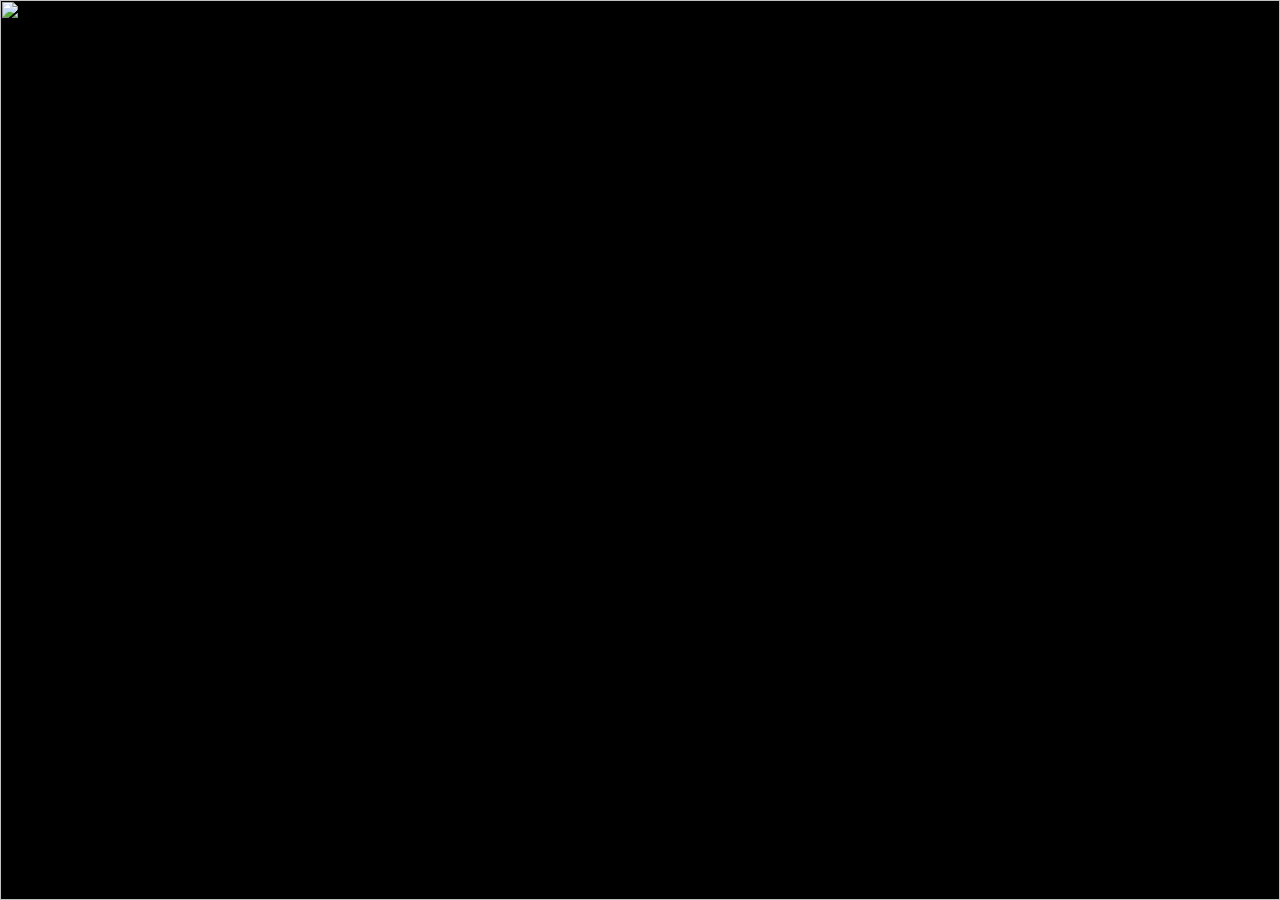
==== index.html @ e13e1249 "0" ====
<!DOCTYPE html>
<html lang="es">

<head>

<meta charset="UTF-8">

<meta name="viewport"
      content="width=device-width,
               initial-scale=1,
               maximum-scale=1,
               user-scalable=no">

<title>Apple Books Demo</title>

<link rel="stylesheet" href="style.css">

</head>

<body>

<div id="viewer">

    <div id="page-back">

        <img
            id="next-image"
            src="img/2.jpg"
            draggable="false">

    </div>

    <div id="page-front">

        <img
            id="current-image"
            src="img/1.jpg"
            draggable="false">

        <div id="page-shadow"></div>

        <div id="page-highlight"></div>

    </div>

</div>

<script src="app.js"></script>

</body>

</html>
---- style.css ----
*{
    margin:0;
    padding:0;
    box-sizing:border-box;
}

html,
body{

    width:100%;
    height:100%;

    overflow:hidden;

    background:#000;

    touch-action:none;

    user-select:none;

    -webkit-user-select:none;

}

#viewer{

    position:relative;

    width:100vw;
    height:100vh;

    overflow:hidden;

    perspective:2500px;

    background:#000;

}

#page-back,
#page-front{

    position:absolute;

    inset:0;

    overflow:hidden;

}

#page-back{

    z-index:1;

}

#page-front{

    z-index:2;

    transform-origin:left center;

    transform-style:preserve-3d;

    will-change:transform;

}

#page-back img,
#page-front img{

    position:absolute;

    inset:0;

    width:100%;

    height:100%;

    object-fit:cover;

    object-position:center center;

    pointer-events:none;

    user-select:none;

    -webkit-user-drag:none;

}

#page-shadow{

    position:absolute;

    inset:0;

    pointer-events:none;

    opacity:0;

    background:
        linear-gradient(
            to right,
            rgba(0,0,0,.45),
            rgba(0,0,0,.20) 20%,
            transparent 50%
        );

}

#page-highlight{

    position:absolute;

    inset:0;

    pointer-events:none;

    opacity:0;

    background:
        linear-gradient(
            to left,
            rgba(255,255,255,.18),
            transparent 25%
        );

}
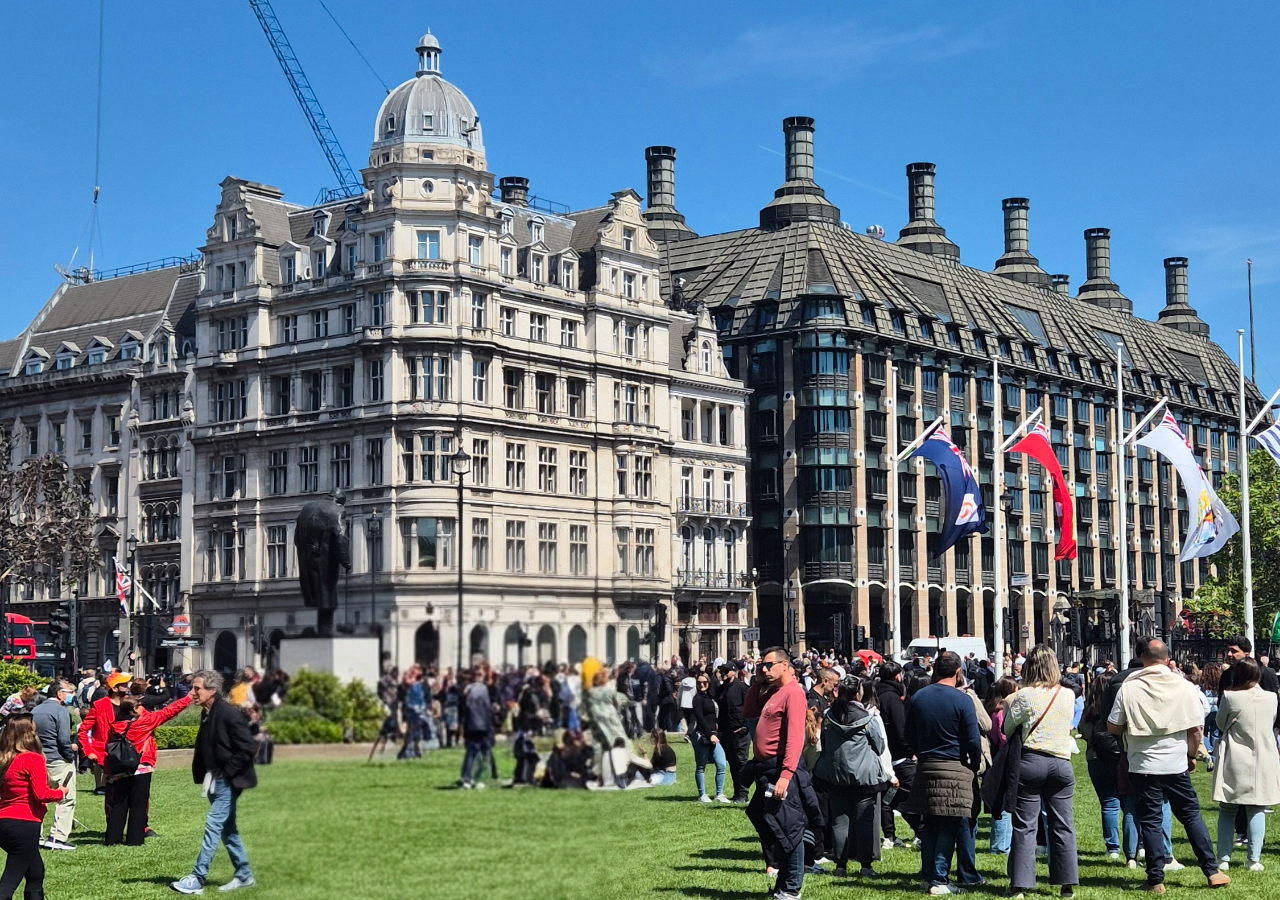
==== commit 7de407f1: "2" ====
--- a/index.html
+++ b/index.html
@@ -1,45 +1,48 @@
 <!DOCTYPE html>
+
 <html lang="es">
 
 <head>
 
 <meta charset="UTF-8">
 
-<meta name="viewport"
-      content="width=device-width,
-               initial-scale=1,
-               maximum-scale=1,
-               user-scalable=no">
+<meta
+    name="viewport"
+    content="width=device-width,
+             initial-scale=1,
+             maximum-scale=1,
+             user-scalable=no">
 
-<title>Apple Books Demo</title>
+<title>Apple Books Engine</title>
 
-<link rel="stylesheet" href="style.css">
+<link
+    rel="stylesheet"
+    href="style.css">
 
 </head>
 
 <body>
 
-<div id="viewer">
+<div id="viewport">
 
-    <div id="page-back">
+    <div id="book">
 
-        <img
-            id="next-image"
-            src="img/2.jpg"
-            draggable="false">
+        <div id="pageBack">
 
-    </div>
+            <img
+                id="backImage"
+                src="img/2.jpg"
+                draggable="false">
 
-    <div id="page-front">
+        </div>
 
-        <img
-            id="current-image"
-            src="img/1.jpg"
-            draggable="false">
+        <div id="pageFront">
 
-        <div id="page-shadow"></div>
+            <div id="mesh">
 
-        <div id="page-highlight"></div>
+            </div>
+
+        </div>
 
     </div>
 
--- a/style.css
+++ b/style.css
@@ -2,6 +2,7 @@
     margin:0;
     padding:0;
     box-sizing:border-box;
+    -webkit-tap-highlight-color:transparent;
 }
 
 html,
@@ -18,112 +19,182 @@
 
     user-select:none;
 
-    -webkit-user-select:none;
-
-}
-
-#viewer{
-
-    position:relative;
-
-    width:100vw;
-    height:100vh;
-
-    overflow:hidden;
-
-    perspective:2500px;
+    font-family:sans-serif;
+
+}
+
+#viewport{
+
+    position:fixed;
+
+    inset:0;
+
+    overflow:hidden;
 
     background:#000;
 
-}
-
-#page-back,
-#page-front{
-
-    position:absolute;
-
-    inset:0;
-
-    overflow:hidden;
-
-}
-
-#page-back{
+    perspective:2200px;
+
+}
+
+#book{
+
+    position:absolute;
+
+    inset:0;
+
+    overflow:hidden;
+
+}
+
+#pageBack{
+
+    position:absolute;
+
+    inset:0;
 
     z-index:1;
 
 }
 
-#page-front{
+#backImage{
+
+    position:absolute;
+
+    inset:0;
+
+    width:100%;
+
+    height:100%;
+
+    object-fit:cover;
+
+    object-position:center;
+
+}
+
+#pageFront{
+
+    position:absolute;
+
+    inset:0;
 
     z-index:2;
 
+    pointer-events:none;
+
+    overflow:visible;
+
+    transform-style:preserve-3d;
+
+}
+
+#mesh{
+
+    position:absolute;
+
+    inset:0;
+
+    transform-style:preserve-3d;
+
+    will-change:transform;
+
+}
+
+/* ---------- BANDAS ---------- */
+
+.strip{
+
+    position:absolute;
+
+    top:0;
+    bottom:0;
+
+    overflow:hidden;
+
     transform-origin:left center;
 
     transform-style:preserve-3d;
 
-    will-change:transform;
-
-}
-
-#page-back img,
-#page-front img{
-
-    position:absolute;
-
-    inset:0;
-
-    width:100%;
+    backface-visibility:hidden;
+
+    will-change:
+        transform,
+        filter;
+
+}
+
+.strip img{
+
+    position:absolute;
+
+    top:0;
+    bottom:0;
 
     height:100%;
 
     object-fit:cover;
 
-    object-position:center center;
-
-    pointer-events:none;
-
-    user-select:none;
-
-    -webkit-user-drag:none;
-
-}
-
-#page-shadow{
-
-    position:absolute;
-
-    inset:0;
-
-    pointer-events:none;
+    object-position:center;
+
+    pointer-events:none;
+
+}
+
+/* ---------- SOMBRA ---------- */
+
+.strip::after{
+
+    content:"";
+
+    position:absolute;
+
+    inset:0;
 
     opacity:0;
 
+    pointer-events:none;
+
     background:
+
         linear-gradient(
+
             to right,
-            rgba(0,0,0,.45),
-            rgba(0,0,0,.20) 20%,
-            transparent 50%
+
+            rgba(0,0,0,.55),
+
+            rgba(0,0,0,.15) 40%,
+
+            transparent
+
         );
 
 }
 
-#page-highlight{
-
-    position:absolute;
-
-    inset:0;
-
-    pointer-events:none;
+/* ---------- BRILLO ---------- */
+
+.strip::before{
+
+    content:"";
+
+    position:absolute;
+
+    inset:0;
 
     opacity:0;
 
+    pointer-events:none;
+
     background:
+
         linear-gradient(
+
             to left,
+
             rgba(255,255,255,.18),
-            transparent 25%
+
+            transparent 35%
+
         );
 
 }
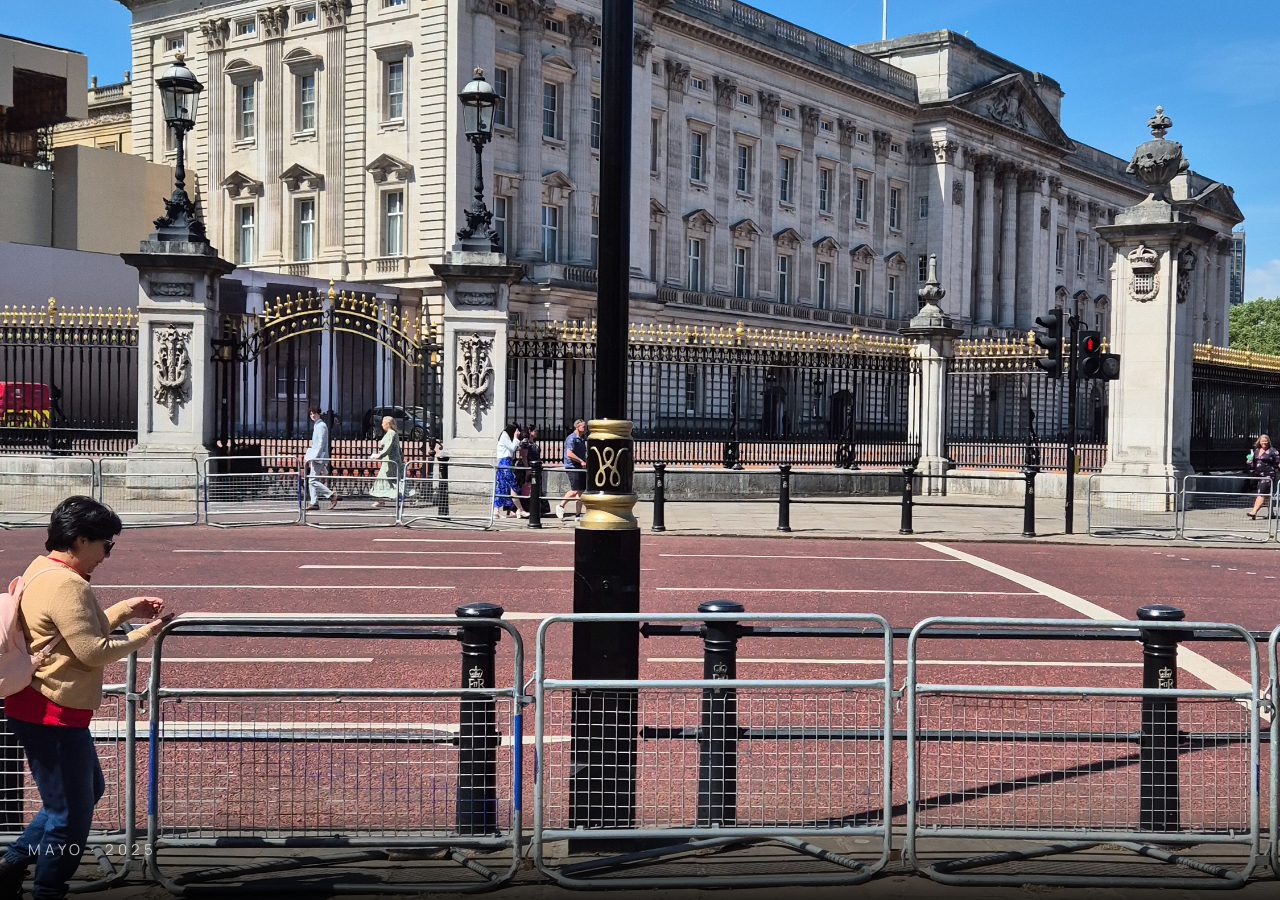
==== commit 03193ef0: "2" ====
--- a/index.html
+++ b/index.html
@@ -1,54 +1,85 @@
 <!DOCTYPE html>
-
 <html lang="es">
 
 <head>
 
-<meta charset="UTF-8">
+    <meta charset="UTF-8">
 
-<meta
-    name="viewport"
-    content="width=device-width,
-             initial-scale=1,
-             maximum-scale=1,
-             user-scalable=no">
+    <meta
+        name="viewport"
+        content="width=device-width, initial-scale=1.0, viewport-fit=cover">
 
-<title>Apple Books Engine</title>
+    <title>Atlas Memories</title>
 
-<link
-    rel="stylesheet"
-    href="style.css">
+    <meta
+        name="theme-color"
+        content="#000000">
+
+    <meta
+        name="color-scheme"
+        content="dark">
+
+    <meta
+        name="apple-mobile-web-app-capable"
+        content="yes">
+
+    <meta
+        name="apple-mobile-web-app-status-bar-style"
+        content="black-translucent">
+
+    <link
+        rel="stylesheet"
+        href="style.css">
 
 </head>
 
 <body>
 
-<div id="viewport">
+    <main id="app">
 
-    <div id="book">
+        <section id="book">
 
-        <div id="pageBack">
+            <article id="page">
 
-            <img
-                id="backImage"
-                src="img/2.jpg"
-                draggable="false">
+                <div id="media">
 
-        </div>
+                    <img
+                        id="primaryImage"
+                        draggable="false"
+                        alt="">
 
-        <div id="pageFront">
+                    <img
+                        id="secondaryImage"
+                        draggable="false"
+                        alt="">
 
-            <div id="mesh">
+                    <video
+                        id="video"
+                        playsinline
+                        preload="metadata">
+                    </video>
 
-            </div>
+                </div>
 
-        </div>
+                <div id="overlay">
 
-    </div>
+                    <h1 id="title"></h1>
 
-</div>
+                    <p id="location"></p>
 
-<script src="app.js"></script>
+                    <p id="date"></p>
+
+                </div>
+
+            </article>
+
+            <div id="fade"></div>
+
+        </section>
+
+    </main>
+
+    <script src="app.js"></script>
 
 </body>
 
--- a/style.css
+++ b/style.css
@@ -1,8 +1,17 @@
+@import url("https://fonts.googleapis.com/css2?family=Manrope:wght@300;400;600&display=swap");
+
+/* ==========================================================
+   RESET
+========================================================== */
+
 *{
+
     margin:0;
     padding:0;
     box-sizing:border-box;
+
     -webkit-tap-highlight-color:transparent;
+
 }
 
 html,
@@ -15,186 +24,286 @@
 
     background:#000;
 
-    touch-action:none;
+    color:#fff;
+
+    font-family:"Manrope",sans-serif;
+
+    color-scheme:dark;
+
+}
+
+body{
+
+    touch-action:pan-y;
+
+    overscroll-behavior:none;
 
     user-select:none;
 
-    font-family:sans-serif;
-
-}
-
-#viewport{
+}
+
+/* ==========================================================
+   APP
+========================================================== */
+
+#app{
 
     position:fixed;
 
     inset:0;
 
-    overflow:hidden;
-
-    background:#000;
-
-    perspective:2200px;
-
-}
+    width:100%;
+    height:100dvh;
+
+    background:#000;
+
+    overflow:hidden;
+
+}
+
+/* ==========================================================
+   LIBRO
+========================================================== */
 
 #book{
 
-    position:absolute;
-
-    inset:0;
-
-    overflow:hidden;
-
-}
-
-#pageBack{
-
-    position:absolute;
-
-    inset:0;
+    position:relative;
+
+    width:100%;
+    height:100%;
+
+    overflow:hidden;
+
+}
+
+/* ==========================================================
+   PÁGINA
+========================================================== */
+
+#page{
+
+    position:absolute;
+
+    inset:0;
+
+    overflow:hidden;
+
+    background:#000;
+
+}
+
+/* ==========================================================
+   CONTENIDO
+========================================================== */
+
+#media{
+
+    position:absolute;
+
+    inset:0;
+
+    background:#000;
+
+    overflow:hidden;
+
+}
+
+/* ==========================================================
+   IMÁGENES / VIDEO
+========================================================== */
+
+#primaryImage,
+#secondaryImage,
+#video{
+
+    position:absolute;
+
+    inset:0;
+
+    width:100%;
+    height:100%;
+
+    object-fit:cover;
+
+    object-position:center center;
+
+    display:none;
+
+    background:#000;
+
+    user-select:none;
+
+    -webkit-user-drag:none;
+
+}
+
+#primaryImage{
 
     z-index:1;
 
 }
 
-#backImage{
-
-    position:absolute;
-
-    inset:0;
-
-    width:100%;
-
-    height:100%;
-
-    object-fit:cover;
-
-    object-position:center;
-
-}
-
-#pageFront{
-
-    position:absolute;
-
-    inset:0;
+#secondaryImage{
 
     z-index:2;
 
+}
+
+#video{
+
+    z-index:3;
+
+}
+
+/* ==========================================================
+   OVERLAY
+========================================================== */
+
+#overlay{
+
+    position:absolute;
+
+    left:0;
+    right:0;
+    bottom:0;
+
+    z-index:20;
+
+    display:flex;
+
+    flex-direction:column;
+
+    justify-content:flex-end;
+
+    padding:
+        64px
+        28px
+        calc(env(safe-area-inset-bottom,0px) + 40px)
+        28px;
+
+    background:linear-gradient(
+        to top,
+        rgba(0,0,0,.82) 0%,
+        rgba(0,0,0,.45) 35%,
+        rgba(0,0,0,.15) 65%,
+        rgba(0,0,0,0) 100%
+    );
+
     pointer-events:none;
 
-    overflow:visible;
-
-    transform-style:preserve-3d;
-
-}
-
-#mesh{
-
-    position:absolute;
-
-    inset:0;
-
-    transform-style:preserve-3d;
-
-    will-change:transform;
-
-}
-
-/* ---------- BANDAS ---------- */
-
-.strip{
-
-    position:absolute;
-
-    top:0;
-    bottom:0;
-
-    overflow:hidden;
-
-    transform-origin:left center;
-
-    transform-style:preserve-3d;
-
-    backface-visibility:hidden;
-
-    will-change:
-        transform,
-        filter;
-
-}
-
-.strip img{
-
-    position:absolute;
-
-    top:0;
-    bottom:0;
-
-    height:100%;
-
-    object-fit:cover;
-
-    object-position:center;
+}
+
+/* ==========================================================
+   TÍTULOS
+========================================================== */
+
+#title{
+
+    font-size:clamp(36px,8vw,58px);
+
+    font-weight:300;
+
+    line-height:1;
+
+    margin-bottom:12px;
+
+    text-shadow:0 2px 16px rgba(0,0,0,.45);
+
+}
+
+#location{
+
+    font-size:18px;
+
+    margin-bottom:8px;
+
+    opacity:.90;
+
+}
+
+#date{
+
+    font-size:15px;
+
+    letter-spacing:4px;
+
+    text-transform:uppercase;
+
+    opacity:.70;
+
+}
+
+#title:empty,
+#location:empty,
+#date:empty{
+
+    display:none;
+
+}
+
+/* ==========================================================
+   FADE
+========================================================== */
+
+#fade{
+
+    position:absolute;
+
+    inset:0;
+
+    z-index:100;
+
+    background:#000;
+
+    opacity:1;
 
     pointer-events:none;
 
-}
-
-/* ---------- SOMBRA ---------- */
-
-.strip::after{
-
-    content:"";
-
-    position:absolute;
-
-    inset:0;
+    transition:opacity .45s ease;
+
+}
+
+body.ready #fade{
 
     opacity:0;
 
-    pointer-events:none;
-
-    background:
-
-        linear-gradient(
-
-            to right,
-
-            rgba(0,0,0,.55),
-
-            rgba(0,0,0,.15) 40%,
-
-            transparent
-
-        );
-
-}
-
-/* ---------- BRILLO ---------- */
-
-.strip::before{
-
-    content:"";
-
-    position:absolute;
-
-    inset:0;
-
-    opacity:0;
-
-    pointer-events:none;
-
-    background:
-
-        linear-gradient(
-
-            to left,
-
-            rgba(255,255,255,.18),
-
-            transparent 35%
-
-        );
-
-}+}
+
+/* ==========================================================
+   TRANSICIONES
+========================================================== */
+
+#primaryImage,
+#secondaryImage{
+
+    transition:
+        opacity .25s ease;
+
+}
+
+/* ==========================================================
+   CAPAS
+========================================================== */
+
+#media{
+
+    z-index:1;
+
+}
+
+#overlay{
+
+    z-index:10;
+
+}
+
+#fade{
+
+    z-index:100;
+
+}
+
+/* ==========================================================
+   FIN
+========================================================== */
+
